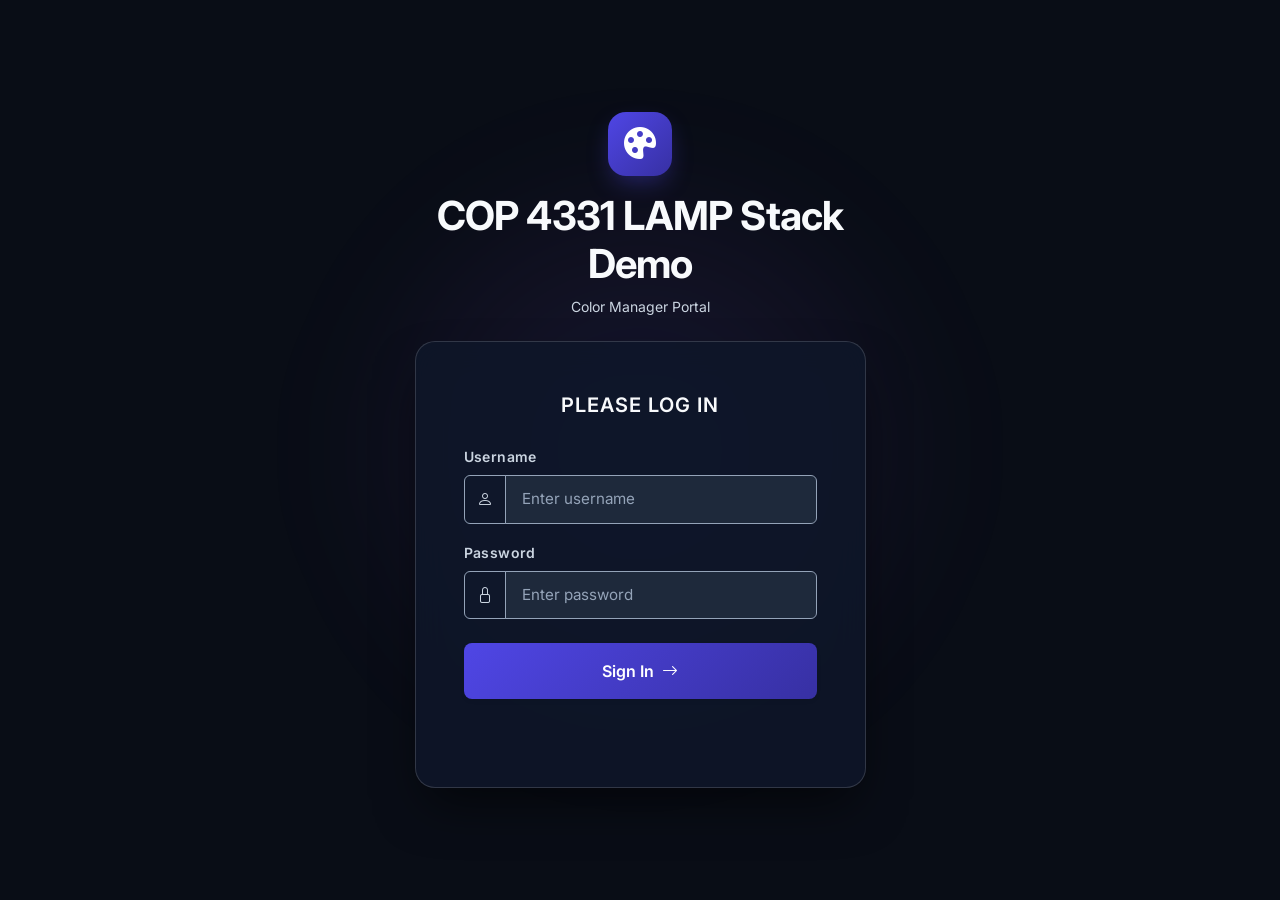
==== index.html @ 19746dd6 "Initial Commit" ====
<!DOCTYPE html>
<html lang="en" data-bs-theme="dark">
<head>
    <meta charset="UTF-8">
    <meta name="viewport" content="width=device-width, initial-scale=1.0">
    <title>COP 4331 LAMP Stack Demo</title>
    <!-- Google Fonts -->
    <link rel="preconnect" href="https://fonts.googleapis.com">
    <link rel="preconnect" href="https://fonts.gstatic.com" crossorigin>
    <link href="https://fonts.googleapis.com/css2?family=Inter:wght@300;400;500;600;700&display=swap" rel="stylesheet">
    <!-- Bootstrap 5.3 & Icons -->
    <link href="https://cdn.jsdelivr.net/npm/bootstrap@5.3.3/dist/css/bootstrap.min.css" rel="stylesheet">
    <link href="https://cdn.jsdelivr.net/npm/bootstrap-icons@1.11.3/font/bootstrap-icons.min.css" rel="stylesheet">
    <!-- Favicon -->
    <link rel="icon" type="image/svg+xml" href="images/favicon.svg">
    <link rel="alternate icon" href="favicon.ico">
    <!-- Custom Styles -->
    <link href="css/styles.css" rel="stylesheet">
    <!-- Scripts -->
    <script type="text/javascript" src="js/md5.js"></script>
    <script type="text/javascript" src="js/code.js"></script>
</head>
<body class="d-flex align-items-center justify-content-center min-vh-100 py-5">
    <div class="background-glow"></div>
    <main class="container">
        <div class="row justify-content-center">
            <div class="col-12 col-sm-10 col-md-8 col-lg-5">
                
                <!-- Title Header -->
                <div class="text-center mb-4">
                    <div class="app-icon-wrapper mb-3 mx-auto">
                        <i class="bi bi-palette-fill"></i>
                    </div>
                    <h1 id="title" class="fw-bold tracking-tight">COP 4331 LAMP Stack Demo</h1>
                    <p class="text-secondary-contrast small">Color Manager Portal</p>
                </div>

                <!-- Login Card -->
                <div id="loginDiv" class="card glass-card shadow-lg border-0 p-4 p-sm-5">
                    <div class="card-body p-0">
                        <span id="inner-title" class="d-block text-center fw-semibold text-uppercase tracking-wider mb-4 fs-5">Please Log In</span>
                        
                        <form id="loginForm" onsubmit="event.preventDefault(); doLogin();" class="needs-validation">
                            <!-- Username Input Group -->
                            <div class="mb-3">
                                <label for="loginName" class="form-label form-label-contrast small">Username</label>
                                <div class="input-group">
                                    <span class="input-group-text"><i class="bi bi-person text-secondary-contrast"></i></span>
                                    <input type="text" id="loginName" class="form-control" placeholder="Enter username" required />
                                </div>
                            </div>
                            
                            <!-- Password Input Group -->
                            <div class="mb-4">
                                <label for="loginPassword" class="form-label form-label-contrast small">Password</label>
                                <div class="input-group">
                                    <span class="input-group-text"><i class="bi bi-lock text-secondary-contrast"></i></span>
                                    <input type="password" id="loginPassword" class="form-control" placeholder="Enter password" required />
                                </div>
                            </div>

                            <!-- Login Button -->
                            <button type="submit" id="loginButton" class="buttons btn btn-primary w-100 py-3 fw-semibold rounded-3 shadow-sm d-flex align-items-center justify-content-center gap-2">
                                <span>Sign In</span>
                                <i class="bi bi-arrow-right"></i>
                            </button>
                        </form>

                        <!-- Feedback Result Message -->
                        <div class="mt-3 text-center">
                            <span id="loginResult" class="small fw-semibold"></span>
                        </div>
                    </div>
                </div>

            </div>
        </div>
    </main>
    <script src="https://cdn.jsdelivr.net/npm/bootstrap@5.3.3/dist/js/bootstrap.bundle.min.js"></script>
</body>
</html>
---- css/styles.css ----
/* ============================================================
   WCAG 2.1 AA / AAA Compliant Modern Theme Styles
   ============================================================ */

:root {
    --app-font: 'Inter', system-ui, -apple-system, sans-serif;
    
    /* WCAG AA/AAA Compliant Palette Tokens */
    --bg-dark: #090d16;
    --bg-card: #0f172a;
    --bg-section: #1e293b;
    --bg-input: #1e293b;

    /* High Contrast Text Tokens */
    --text-primary: #f8fafc;       /* 17.8:1 contrast on card */
    --text-secondary: #cbd5e1;     /* 12.0:1 contrast on card / 9.8:1 on section */
    --text-muted: #94a3b8;         /* 5.7:1 contrast on section */
    
    /* High Contrast Feedback Colors */
    --color-error: #f87171;         /* 6.45:1 contrast on card */
    --color-success: #34d399;       /* 9.29:1 contrast on card */
    --color-info: #38bdf8;          /* 6.83:1 contrast on section */
    
    /* Button Gradients meeting >= 4.5:1 contrast against #ffffff text */
    --primary-gradient: linear-gradient(135deg, #4f46e5 0%, #3730a3 100%);
    --success-gradient: linear-gradient(135deg, #059669 0%, #047857 100%);
}

body {
    font-family: var(--app-font);
    background: var(--bg-dark);
    color: var(--text-primary);
    min-height: 100vh;
    position: relative;
    overflow-x: hidden;
}

/* Background Ambient Glow Effects */
.background-glow {
    position: fixed;
    top: 50%;
    left: 50%;
    transform: translate(-50%, -50%);
    width: 650px;
    height: 650px;
    background: radial-gradient(circle, rgba(99, 102, 241, 0.12) 0%, rgba(168, 85, 247, 0.06) 40%, transparent 70%);
    z-index: -1;
    pointer-events: none;
    filter: blur(50px);
}

/* Typography & Titles */
#title {
    font-family: var(--app-font);
    color: var(--text-primary) !important;
    letter-spacing: -0.02em;
}

.text-secondary-contrast {
    color: var(--text-secondary) !important;
}

.form-label-contrast {
    color: var(--text-secondary) !important;
    font-weight: 600;
    letter-spacing: 0.03em;
}

/* App Icon Badges */
.app-icon-wrapper {
    width: 64px;
    height: 64px;
    border-radius: 18px;
    background: var(--primary-gradient);
    display: flex;
    align-items: center;
    justify-content: center;
    font-size: 2rem;
    color: #ffffff;
    box-shadow: 0 10px 25px -5px rgba(79, 70, 229, 0.4);
}

.app-icon-wrapper-sm {
    width: 42px;
    height: 42px;
    border-radius: 12px;
    background: var(--primary-gradient);
    display: flex;
    align-items: center;
    justify-content: center;
    font-size: 1.25rem;
    color: #ffffff;
    box-shadow: 0 4px 14px rgba(79, 70, 229, 0.3);
}

/* Glassmorphism Cards */
.glass-card {
    background: rgba(15, 23, 42, 0.85) !important;
    backdrop-filter: blur(16px);
    -webkit-backdrop-filter: blur(16px);
    border: 1px solid rgba(255, 255, 255, 0.15) !important;
    border-radius: 1.25rem !important;
    box-shadow: 0 25px 50px -12px rgba(0, 0, 0, 0.6) !important;
}

.section-card {
    background: var(--bg-section) !important;
    border: 1px solid rgba(255, 255, 255, 0.12) !important;
}

/* Form Controls, Inputs & High Contrast Placeholders */
.form-control {
    background-color: var(--bg-input) !important;
    color: var(--text-primary) !important;
    border: 1px solid var(--text-muted) !important;
    font-family: var(--app-font);
    padding: 0.75rem 1rem;
    font-size: 0.95rem;
}

.form-control::placeholder {
    color: var(--text-muted) !important;
    opacity: 1 !important; /* 5.71:1 contrast ratio */
}

.form-control:focus {
    box-shadow: 0 0 0 3px rgba(129, 140, 248, 0.35) !important;
    border-color: #818cf8 !important;
}

.input-group-text {
    background-color: #0f172a !important;
    color: var(--text-secondary) !important;
    border: 1px solid var(--text-muted) !important;
}

/* WCAG Compliant Button Styles */
.btn {
    font-family: var(--app-font);
    transition: all 0.2s ease-in-out;
}

.btn-primary {
    background: var(--primary-gradient) !important;
    color: #ffffff !important; /* 9.9:1 contrast ratio */
    border: none;
    box-shadow: 0 4px 14px rgba(55, 48, 163, 0.4);
}

.btn-primary:hover {
    transform: translateY(-1px);
    box-shadow: 0 6px 20px rgba(55, 48, 163, 0.6);
    background: linear-gradient(135deg, #3730a3 0%, #312e81 100%) !important;
}

.btn-success {
    background: var(--success-gradient) !important;
    color: #ffffff !important; /* 5.48:1 contrast ratio */
    border: none;
    box-shadow: 0 4px 14px rgba(4, 120, 87, 0.4);
}

.btn-success:hover {
    transform: translateY(-1px);
    box-shadow: 0 6px 20px rgba(4, 120, 87, 0.6);
    background: linear-gradient(135deg, #047857 0%, #065f46 100%) !important;
}

.btn-outline-danger {
    color: var(--color-error) !important; /* 5.29:1 contrast ratio */
    border-color: var(--color-error) !important;
    background: transparent;
}

.btn-outline-danger:hover {
    color: #ffffff !important;
    background-color: #b91c1c !important;
    border-color: #b91c1c !important;
}

/* Feedback Message Contrast Overrides */
#inner-title {
    color: var(--text-primary);
    letter-spacing: 0.05em;
}

#loginResult {
    display: inline-block;
    color: var(--color-error) !important; /* 6.45:1 contrast */
}

#colorAddResult {
    display: inline-block;
}

#colorAddResult.text-success, .text-success-wcag {
    color: var(--color-success) !important; /* 9.29:1 contrast */
}

#colorAddResult.text-danger, .text-danger-wcag {
    color: var(--color-error) !important; /* 6.45:1 contrast */
}

#colorSearchResult, .text-info-wcag {
    display: inline-block;
    color: var(--color-info) !important; /* 6.83:1 contrast */
}

#colorList {
    word-break: break-word;
}
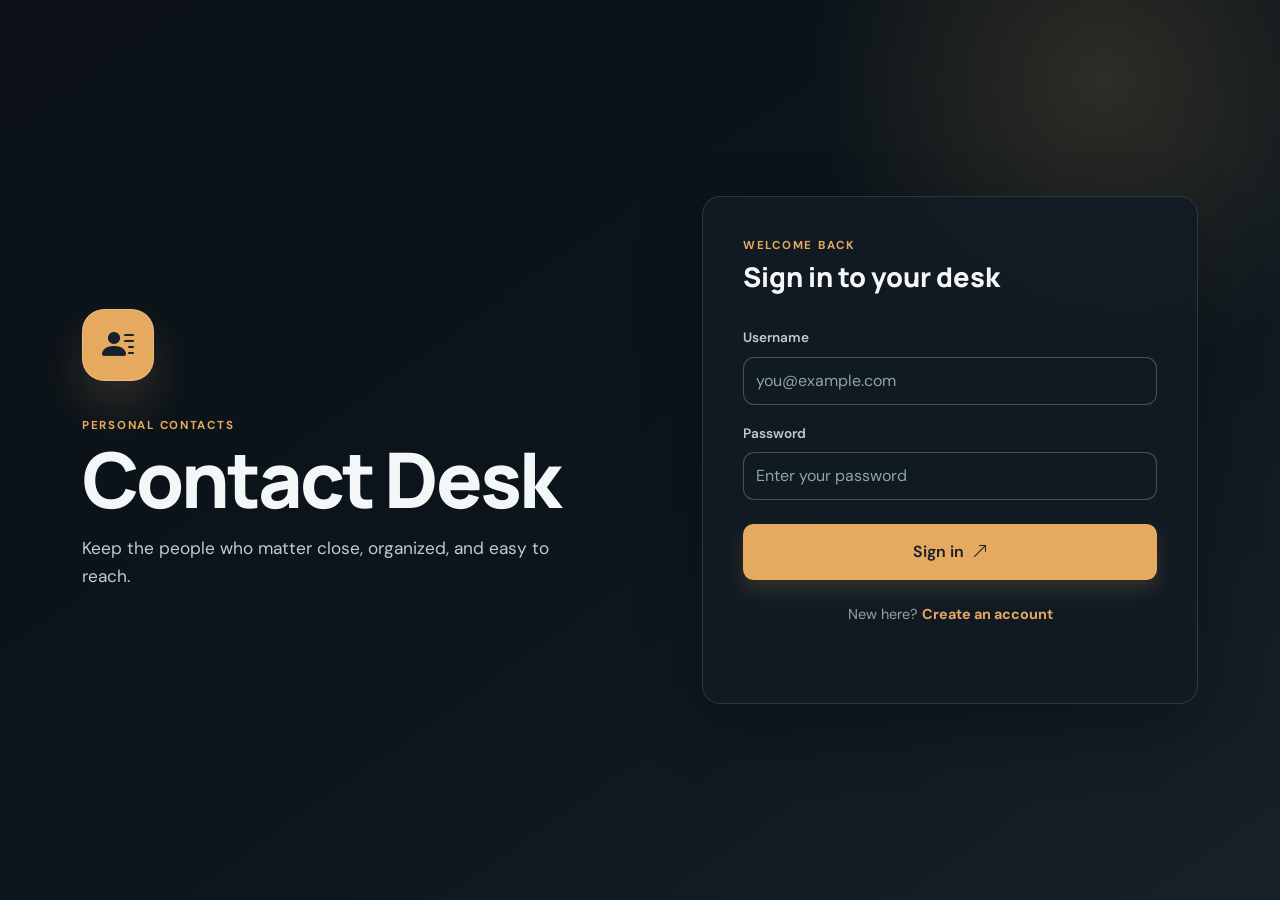
==== commit cb851668: "replaced colors login page and dashboard with new Contacts frontend" ====
--- a/index.html
+++ b/index.html
@@ -3,79 +3,75 @@
 <head>
     <meta charset="UTF-8">
     <meta name="viewport" content="width=device-width, initial-scale=1.0">
-    <title>COP 4331 LAMP Stack Demo</title>
-    <!-- Google Fonts -->
+    <title>Contact Desk | Sign in</title>
     <link rel="preconnect" href="https://fonts.googleapis.com">
     <link rel="preconnect" href="https://fonts.gstatic.com" crossorigin>
-    <link href="https://fonts.googleapis.com/css2?family=Inter:wght@300;400;500;600;700&display=swap" rel="stylesheet">
-    <!-- Bootstrap 5.3 & Icons -->
+    <link href="https://fonts.googleapis.com/css2?family=DM+Sans:wght@400;500;600;700&family=Manrope:wght@600;700;800&display=swap" rel="stylesheet">
     <link href="https://cdn.jsdelivr.net/npm/bootstrap@5.3.3/dist/css/bootstrap.min.css" rel="stylesheet">
     <link href="https://cdn.jsdelivr.net/npm/bootstrap-icons@1.11.3/font/bootstrap-icons.min.css" rel="stylesheet">
-    <!-- Favicon -->
-    <link rel="icon" type="image/svg+xml" href="images/favicon.svg">
-    <link rel="alternate icon" href="favicon.ico">
-    <!-- Custom Styles -->
     <link href="css/styles.css" rel="stylesheet">
-    <!-- Scripts -->
-    <script type="text/javascript" src="js/md5.js"></script>
     <script type="text/javascript" src="js/code.js"></script>
 </head>
-<body class="d-flex align-items-center justify-content-center min-vh-100 py-5">
+<body class="auth-page">
     <div class="background-glow"></div>
-    <main class="container">
-        <div class="row justify-content-center">
-            <div class="col-12 col-sm-10 col-md-8 col-lg-5">
-                
-                <!-- Title Header -->
-                <div class="text-center mb-4">
-                    <div class="app-icon-wrapper mb-3 mx-auto">
-                        <i class="bi bi-palette-fill"></i>
-                    </div>
-                    <h1 id="title" class="fw-bold tracking-tight">COP 4331 LAMP Stack Demo</h1>
-                    <p class="text-secondary-contrast small">Color Manager Portal</p>
+    <main class="container auth-container">
+        <div class="auth-intro">
+            <div class="app-mark" aria-hidden="true"><i class="bi bi-person-lines-fill"></i></div>
+            <p class="eyebrow">Personal contacts</p>
+            <h1 id="title">Contact Desk</h1>
+            <p class="intro-copy">Keep the people who matter close, organized, and easy to reach.</p>
+        </div>
+
+        <section class="card glass-card auth-card" aria-labelledby="authTitle">
+            <div class="card-body">
+                <div class="auth-heading">
+                    <p class="eyebrow">Welcome back</p>
+                    <h2 id="authTitle">Sign in to your desk</h2>
                 </div>
 
-                <!-- Login Card -->
-                <div id="loginDiv" class="card glass-card shadow-lg border-0 p-4 p-sm-5">
-                    <div class="card-body p-0">
-                        <span id="inner-title" class="d-block text-center fw-semibold text-uppercase tracking-wider mb-4 fs-5">Please Log In</span>
-                        
-                        <form id="loginForm" onsubmit="event.preventDefault(); doLogin();" class="needs-validation">
-                            <!-- Username Input Group -->
-                            <div class="mb-3">
-                                <label for="loginName" class="form-label form-label-contrast small">Username</label>
-                                <div class="input-group">
-                                    <span class="input-group-text"><i class="bi bi-person text-secondary-contrast"></i></span>
-                                    <input type="text" id="loginName" class="form-control" placeholder="Enter username" required />
-                                </div>
-                            </div>
-                            
-                            <!-- Password Input Group -->
-                            <div class="mb-4">
-                                <label for="loginPassword" class="form-label form-label-contrast small">Password</label>
-                                <div class="input-group">
-                                    <span class="input-group-text"><i class="bi bi-lock text-secondary-contrast"></i></span>
-                                    <input type="password" id="loginPassword" class="form-control" placeholder="Enter password" required />
-                                </div>
-                            </div>
-
-                            <!-- Login Button -->
-                            <button type="submit" id="loginButton" class="buttons btn btn-primary w-100 py-3 fw-semibold rounded-3 shadow-sm d-flex align-items-center justify-content-center gap-2">
-                                <span>Sign In</span>
-                                <i class="bi bi-arrow-right"></i>
-                            </button>
-                        </form>
-
-                        <!-- Feedback Result Message -->
-                        <div class="mt-3 text-center">
-                            <span id="loginResult" class="small fw-semibold"></span>
+                <div id="loginPanel">
+                    <form id="loginForm" onsubmit="event.preventDefault(); doLogin();" novalidate>
+                        <div class="mb-3">
+                            <label for="loginName" class="form-label form-label-contrast">Username</label>
+                            <input type="text" id="loginName" class="form-control" autocomplete="username" placeholder="you@example.com" required>
                         </div>
-                    </div>
+                        <div class="mb-4">
+                            <label for="loginPassword" class="form-label form-label-contrast">Password</label>
+                            <input type="password" id="loginPassword" class="form-control" autocomplete="current-password" placeholder="Enter your password" required>
+                        </div>
+                        <button type="submit" id="loginButton" class="btn btn-primary w-100 py-3 fw-semibold">Sign in <i class="bi bi-arrow-up-right ms-1"></i></button>
+                    </form>
+                    <p class="switch-prompt">New here? <button type="button" class="link-button" onclick="showRegister();">Create an account</button></p>
                 </div>
 
+                <div id="registerPanel" class="d-none">
+                    <form id="registerForm" onsubmit="event.preventDefault(); doRegister();" novalidate>
+                        <div class="row g-3 mb-3">
+                            <div class="col-sm-6">
+                                <label for="registerFirstName" class="form-label form-label-contrast">First name</label>
+                                <input type="text" id="registerFirstName" class="form-control" autocomplete="given-name" required>
+                            </div>
+                            <div class="col-sm-6">
+                                <label for="registerLastName" class="form-label form-label-contrast">Last name</label>
+                                <input type="text" id="registerLastName" class="form-control" autocomplete="family-name" required>
+                            </div>
+                        </div>
+                        <div class="mb-3">
+                            <label for="registerUsername" class="form-label form-label-contrast">Username</label>
+                            <input type="text" id="registerUsername" class="form-control" autocomplete="username" required>
+                        </div>
+                        <div class="mb-4">
+                            <label for="registerPassword" class="form-label form-label-contrast">Password</label>
+                            <input type="password" id="registerPassword" class="form-control" autocomplete="new-password" required>
+                        </div>
+                        <button type="submit" id="registerButton" class="btn btn-primary w-100 py-3 fw-semibold">Create account <i class="bi bi-arrow-up-right ms-1"></i></button>
+                    </form>
+                    <p class="switch-prompt">Already have an account? <button type="button" class="link-button" onclick="showLogin();">Sign in</button></p>
+                </div>
+
+                <p id="authResult" class="status-message" role="status" aria-live="polite"></p>
             </div>
-        </div>
+        </section>
     </main>
-    <script src="https://cdn.jsdelivr.net/npm/bootstrap@5.3.3/dist/js/bootstrap.bundle.min.js"></script>
 </body>
 </html>
--- a/css/styles.css
+++ b/css/styles.css
@@ -1,211 +1,334 @@
-/* ============================================================
-   WCAG 2.1 AA / AAA Compliant Modern Theme Styles
-   ============================================================ */
-
 :root {
-    --app-font: 'Inter', system-ui, -apple-system, sans-serif;
-    
-    /* WCAG AA/AAA Compliant Palette Tokens */
-    --bg-dark: #090d16;
-    --bg-card: #0f172a;
-    --bg-section: #1e293b;
-    --bg-input: #1e293b;
-
-    /* High Contrast Text Tokens */
-    --text-primary: #f8fafc;       /* 17.8:1 contrast on card */
-    --text-secondary: #cbd5e1;     /* 12.0:1 contrast on card / 9.8:1 on section */
-    --text-muted: #94a3b8;         /* 5.7:1 contrast on section */
-    
-    /* High Contrast Feedback Colors */
-    --color-error: #f87171;         /* 6.45:1 contrast on card */
-    --color-success: #34d399;       /* 9.29:1 contrast on card */
-    --color-info: #38bdf8;          /* 6.83:1 contrast on section */
-    
-    /* Button Gradients meeting >= 4.5:1 contrast against #ffffff text */
-    --primary-gradient: linear-gradient(135deg, #4f46e5 0%, #3730a3 100%);
-    --success-gradient: linear-gradient(135deg, #059669 0%, #047857 100%);
+    --app-font: 'DM Sans', system-ui, sans-serif;
+    --display-font: 'Manrope', 'DM Sans', sans-serif;
+    --bg-dark: #0b1117;
+    --bg-card: #121b24;
+    --bg-section: #192531;
+    --bg-input: #101a23;
+    --text-primary: #f4f7f8;
+    --text-secondary: #c0ccd1;
+    --text-muted: #91a2aa;
+    --color-error: #ff8e8e;
+    --color-success: #62ddb0;
+    --color-info: #80d9ef;
+    --primary: #e5a95f;
+    --primary-dark: #b87835;
+    --line: rgba(220, 235, 239, 0.14);
+}
+
+* {
+    box-sizing: border-box;
 }
 
 body {
+    margin: 0;
     font-family: var(--app-font);
     background: var(--bg-dark);
     color: var(--text-primary);
     min-height: 100vh;
-    position: relative;
     overflow-x: hidden;
 }
 
-/* Background Ambient Glow Effects */
+body::before {
+    content: '';
+    position: fixed;
+    inset: 0;
+    z-index: -2;
+    background: linear-gradient(145deg, #0b1117 0%, #0b151b 52%, #162129 100%);
+}
+
 .background-glow {
     position: fixed;
-    top: 50%;
-    left: 50%;
-    transform: translate(-50%, -50%);
-    width: 650px;
-    height: 650px;
-    background: radial-gradient(circle, rgba(99, 102, 241, 0.12) 0%, rgba(168, 85, 247, 0.06) 40%, transparent 70%);
+    top: -14rem;
+    right: -8rem;
+    width: 38rem;
+    height: 38rem;
     z-index: -1;
     pointer-events: none;
-    filter: blur(50px);
-}
-
-/* Typography & Titles */
+    background: radial-gradient(circle, rgba(229, 169, 95, 0.16), transparent 68%);
+}
+
+.auth-container {
+    display: grid;
+    grid-template-columns: minmax(0, 0.9fr) minmax(360px, 1fr);
+    align-items: center;
+    gap: clamp(2rem, 7vw, 7rem);
+    min-height: 100vh;
+    padding-top: 3rem;
+    padding-bottom: 3rem;
+}
+
+.auth-intro {
+    max-width: 34rem;
+}
+
+.app-mark {
+    display: grid;
+    place-items: center;
+    width: 4.5rem;
+    height: 4.5rem;
+    margin-bottom: 2.25rem;
+    border: 1px solid rgba(255, 255, 255, 0.23);
+    border-radius: 1.4rem;
+    color: #15202a;
+    background: var(--primary);
+    box-shadow: 0 1.5rem 3rem rgba(229, 169, 95, 0.18);
+    font-size: 2rem;
+}
+
+.app-mark-small {
+    width: 2.8rem;
+    height: 2.8rem;
+    margin: 0;
+    border-radius: 0.85rem;
+    font-size: 1.25rem;
+}
+
+.eyebrow {
+    margin: 0;
+    color: var(--primary);
+    font-size: 0.72rem;
+    font-weight: 700;
+    letter-spacing: 0.15em;
+    text-transform: uppercase;
+}
+
+h1, h2, h3, .brand-title {
+    font-family: var(--display-font);
+}
+
 #title {
+    margin: 0.4rem 0 1.1rem;
+    color: var(--text-primary);
+    font-size: clamp(2.6rem, 6vw, 4.8rem);
+    font-weight: 800;
+    letter-spacing: -0.04em;
+    line-height: 0.98;
+}
+
+.intro-copy, .page-subtitle {
+    max-width: 30rem;
+    margin: 0;
+    color: var(--text-secondary);
+    font-size: 1.08rem;
+    line-height: 1.65;
+}
+
+.glass-card {
+    background: rgba(18, 27, 36, 0.9) !important;
+    border: 1px solid var(--line) !important;
+    border-radius: 1.15rem !important;
+    box-shadow: 0 1.5rem 4rem rgba(0, 0, 0, 0.28) !important;
+}
+
+.auth-card {
+    width: 100%;
+    max-width: 31rem;
+    justify-self: end;
+}
+
+.auth-card .card-body, .dashboard-card .card-body, .form-card .card-body {
+    padding: clamp(1.4rem, 4vw, 2.5rem);
+}
+
+.auth-heading {
+    margin-bottom: 2rem;
+}
+
+.auth-heading h2, .dashboard-heading h2, .form-card-heading h2 {
+    margin: 0.4rem 0 0;
+    color: var(--text-primary);
+    font-size: 1.7rem;
+    font-weight: 800;
+}
+
+.form-label-contrast {
+    color: var(--text-secondary);
+    font-size: 0.85rem;
+    font-weight: 600;
+}
+
+.form-control {
+    min-height: 3rem;
+    border: 1px solid rgba(192, 204, 209, 0.3) !important;
+    border-radius: 0.7rem;
+    background: var(--bg-input) !important;
+    color: var(--text-primary) !important;
+}
+
+.form-control::placeholder {
+    color: var(--text-muted) !important;
+    opacity: 1;
+}
+
+.form-control:focus {
+    border-color: var(--primary) !important;
+    box-shadow: 0 0 0 0.2rem rgba(229, 169, 95, 0.2) !important;
+}
+
+.btn {
+    border-radius: 0.65rem;
     font-family: var(--app-font);
-    color: var(--text-primary) !important;
-    letter-spacing: -0.02em;
-}
-
-.text-secondary-contrast {
-    color: var(--text-secondary) !important;
-}
-
-.form-label-contrast {
-    color: var(--text-secondary) !important;
-    font-weight: 600;
-    letter-spacing: 0.03em;
-}
-
-/* App Icon Badges */
-.app-icon-wrapper {
-    width: 64px;
-    height: 64px;
-    border-radius: 18px;
-    background: var(--primary-gradient);
+    transition: transform 0.2s ease, box-shadow 0.2s ease, background 0.2s ease;
+}
+
+.btn-primary {
+    border: 0;
+    color: #17202a !important;
+    background: var(--primary) !important;
+    box-shadow: 0 0.6rem 1.2rem rgba(229, 169, 95, 0.16);
+}
+
+.btn-primary:hover, .btn-primary:focus-visible {
+    color: #17202a !important;
+    background: #f1bc76 !important;
+    box-shadow: 0 0.8rem 1.4rem rgba(229, 169, 95, 0.22);
+    transform: translateY(-1px);
+}
+
+.btn-outline-light {
+    border-color: rgba(220, 235, 239, 0.3);
+    color: var(--text-secondary);
+}
+
+.btn-outline-light:hover, .btn-outline-light:focus-visible {
+    border-color: var(--text-primary);
+    color: var(--text-primary);
+    background: rgba(255, 255, 255, 0.08);
+}
+
+.btn-outline-danger {
+    border-color: rgba(255, 142, 142, 0.6);
+    color: var(--color-error);
+}
+
+.btn-outline-danger:hover, .btn-outline-danger:focus-visible {
+    color: #201315;
+    background: var(--color-error);
+}
+
+.switch-prompt {
+    margin: 1.5rem 0 0;
+    color: var(--text-muted);
+    text-align: center;
+    font-size: 0.9rem;
+}
+
+.link-button {
+    padding: 0;
+    border: 0;
+    color: var(--primary);
+    background: transparent;
+    font: inherit;
+    font-weight: 700;
+}
+
+.link-button:hover, .link-button:focus-visible {
+    color: #f1bc76;
+    text-decoration: underline;
+}
+
+.status-message {
+    min-height: 1.35rem;
+    margin: 1rem 0 0;
+    color: transparent;
+    font-size: 0.86rem;
+}
+
+.status-error { color: var(--color-error); }
+.status-success { color: var(--color-success); }
+.status-info { color: var(--color-info); }
+
+.app-container {
+    max-width: 72rem;
+    padding-top: 2rem;
+    padding-bottom: 4rem;
+}
+
+.app-header {
     display: flex;
     align-items: center;
-    justify-content: center;
-    font-size: 2rem;
-    color: #ffffff;
-    box-shadow: 0 10px 25px -5px rgba(79, 70, 229, 0.4);
-}
-
-.app-icon-wrapper-sm {
-    width: 42px;
-    height: 42px;
-    border-radius: 12px;
-    background: var(--primary-gradient);
+    justify-content: space-between;
+    gap: 1rem;
+    padding-bottom: 1.5rem;
+    border-bottom: 1px solid var(--line);
+}
+
+.brand-lockup, .user-bar, .toolbar, .form-card-heading, .form-actions, .contact-row {
     display: flex;
     align-items: center;
-    justify-content: center;
-    font-size: 1.25rem;
-    color: #ffffff;
-    box-shadow: 0 4px 14px rgba(79, 70, 229, 0.3);
-}
-
-/* Glassmorphism Cards */
-.glass-card {
-    background: rgba(15, 23, 42, 0.85) !important;
-    backdrop-filter: blur(16px);
-    -webkit-backdrop-filter: blur(16px);
-    border: 1px solid rgba(255, 255, 255, 0.15) !important;
-    border-radius: 1.25rem !important;
-    box-shadow: 0 25px 50px -12px rgba(0, 0, 0, 0.6) !important;
-}
-
-.section-card {
-    background: var(--bg-section) !important;
-    border: 1px solid rgba(255, 255, 255, 0.12) !important;
-}
-
-/* Form Controls, Inputs & High Contrast Placeholders */
-.form-control {
-    background-color: var(--bg-input) !important;
-    color: var(--text-primary) !important;
-    border: 1px solid var(--text-muted) !important;
-    font-family: var(--app-font);
-    padding: 0.75rem 1rem;
-    font-size: 0.95rem;
-}
-
-.form-control::placeholder {
-    color: var(--text-muted) !important;
-    opacity: 1 !important; /* 5.71:1 contrast ratio */
-}
-
-.form-control:focus {
-    box-shadow: 0 0 0 3px rgba(129, 140, 248, 0.35) !important;
-    border-color: #818cf8 !important;
-}
-
-.input-group-text {
-    background-color: #0f172a !important;
-    color: var(--text-secondary) !important;
-    border: 1px solid var(--text-muted) !important;
-}
-
-/* WCAG Compliant Button Styles */
-.btn {
-    font-family: var(--app-font);
-    transition: all 0.2s ease-in-out;
-}
-
-.btn-primary {
-    background: var(--primary-gradient) !important;
-    color: #ffffff !important; /* 9.9:1 contrast ratio */
-    border: none;
-    box-shadow: 0 4px 14px rgba(55, 48, 163, 0.4);
-}
-
-.btn-primary:hover {
-    transform: translateY(-1px);
-    box-shadow: 0 6px 20px rgba(55, 48, 163, 0.6);
-    background: linear-gradient(135deg, #3730a3 0%, #312e81 100%) !important;
-}
-
-.btn-success {
-    background: var(--success-gradient) !important;
-    color: #ffffff !important; /* 5.48:1 contrast ratio */
-    border: none;
-    box-shadow: 0 4px 14px rgba(4, 120, 87, 0.4);
-}
-
-.btn-success:hover {
-    transform: translateY(-1px);
-    box-shadow: 0 6px 20px rgba(4, 120, 87, 0.6);
-    background: linear-gradient(135deg, #047857 0%, #065f46 100%) !important;
-}
-
-.btn-outline-danger {
-    color: var(--color-error) !important; /* 5.29:1 contrast ratio */
-    border-color: var(--color-error) !important;
-    background: transparent;
-}
-
-.btn-outline-danger:hover {
-    color: #ffffff !important;
-    background-color: #b91c1c !important;
-    border-color: #b91c1c !important;
-}
-
-/* Feedback Message Contrast Overrides */
-#inner-title {
-    color: var(--text-primary);
-    letter-spacing: 0.05em;
-}
-
-#loginResult {
-    display: inline-block;
-    color: var(--color-error) !important; /* 6.45:1 contrast */
-}
-
-#colorAddResult {
-    display: inline-block;
-}
-
-#colorAddResult.text-success, .text-success-wcag {
-    color: var(--color-success) !important; /* 9.29:1 contrast */
-}
-
-#colorAddResult.text-danger, .text-danger-wcag {
-    color: var(--color-error) !important; /* 6.45:1 contrast */
-}
-
-#colorSearchResult, .text-info-wcag {
-    display: inline-block;
-    color: var(--color-info) !important; /* 6.83:1 contrast */
-}
-
-#colorList {
-    word-break: break-word;
-}+}
+
+.brand-lockup { gap: 0.75rem; }
+.brand-title { margin: 0; font-size: 1.25rem; font-weight: 800; }
+.user-bar { gap: 1rem; }
+.user-name { color: var(--text-secondary); font-size: 0.9rem; }
+
+.dashboard-heading {
+    display: flex;
+    align-items: end;
+    justify-content: space-between;
+    gap: 1.5rem;
+    padding: 4rem 0 2rem;
+}
+
+.dashboard-heading h2 { font-size: 2.4rem; }
+.dashboard-card, .form-card { margin-top: 0; }
+.form-card { margin-top: 1.25rem; }
+
+.toolbar {
+    align-items: end;
+    justify-content: space-between;
+    gap: 1.25rem;
+    padding-bottom: 1.5rem;
+    border-bottom: 1px solid var(--line);
+}
+
+.section-title {
+    margin: 0;
+    color: var(--text-primary);
+    font-size: 1.15rem;
+    font-weight: 800;
+}
+
+.toolbar .status-message { margin: 0.4rem 0 0; }
+.search-form { display: flex; gap: 0.6rem; }
+.search-input-wrap { position: relative; min-width: min(28rem, 42vw); }
+.search-input-wrap i { position: absolute; top: 0.85rem; left: 1rem; color: var(--text-muted); }
+.search-input-wrap .form-control { padding-left: 2.7rem; }
+
+.contact-list { display: grid; gap: 0.75rem; padding-top: 1.25rem; }
+.contact-row {
+    justify-content: space-between;
+    gap: 1.5rem;
+    padding: 1rem 1.1rem;
+    border: 1px solid var(--line);
+    border-radius: 0.8rem;
+    background: rgba(25, 37, 49, 0.62);
+}
+
+.contact-name { margin: 0 0 0.45rem; color: var(--text-primary); font-size: 1rem; font-weight: 700; }
+.contact-detail { margin: 0.18rem 0 0; color: var(--text-secondary); font-size: 0.88rem; }
+.contact-actions { display: flex; flex-wrap: wrap; gap: 0.5rem; }
+.empty-state { margin: 0; padding: 3rem 1rem; color: var(--text-muted); text-align: center; }
+.form-card-heading { justify-content: space-between; margin-bottom: 1.5rem; }
+.icon-button { border: 0; color: var(--text-muted); background: transparent; font-size: 1.1rem; }
+.icon-button:hover, .icon-button:focus-visible { color: var(--text-primary); }
+.form-actions { justify-content: flex-end; gap: 0.65rem; margin-top: 1.25rem; }
+
+@media (max-width: 767.98px) {
+    .auth-container { display: block; padding-top: 2.5rem; }
+    .auth-intro { margin-bottom: 2.5rem; }
+    .auth-card { max-width: none; }
+    #title { font-size: 3.3rem; }
+    .app-container { padding-top: 1rem; }
+    .app-header, .dashboard-heading, .toolbar { align-items: stretch; flex-direction: column; }
+    .user-bar { justify-content: space-between; }
+    .dashboard-heading { padding: 2.5rem 0 1.5rem; }
+    .dashboard-heading .btn { width: 100%; }
+    .search-form { flex-direction: column; }
+    .search-input-wrap { min-width: 0; }
+    .search-form .btn { width: 100%; }
+    .contact-row { align-items: stretch; flex-direction: column; gap: 1rem; }
+    .contact-actions .btn { flex: 1; }
+}
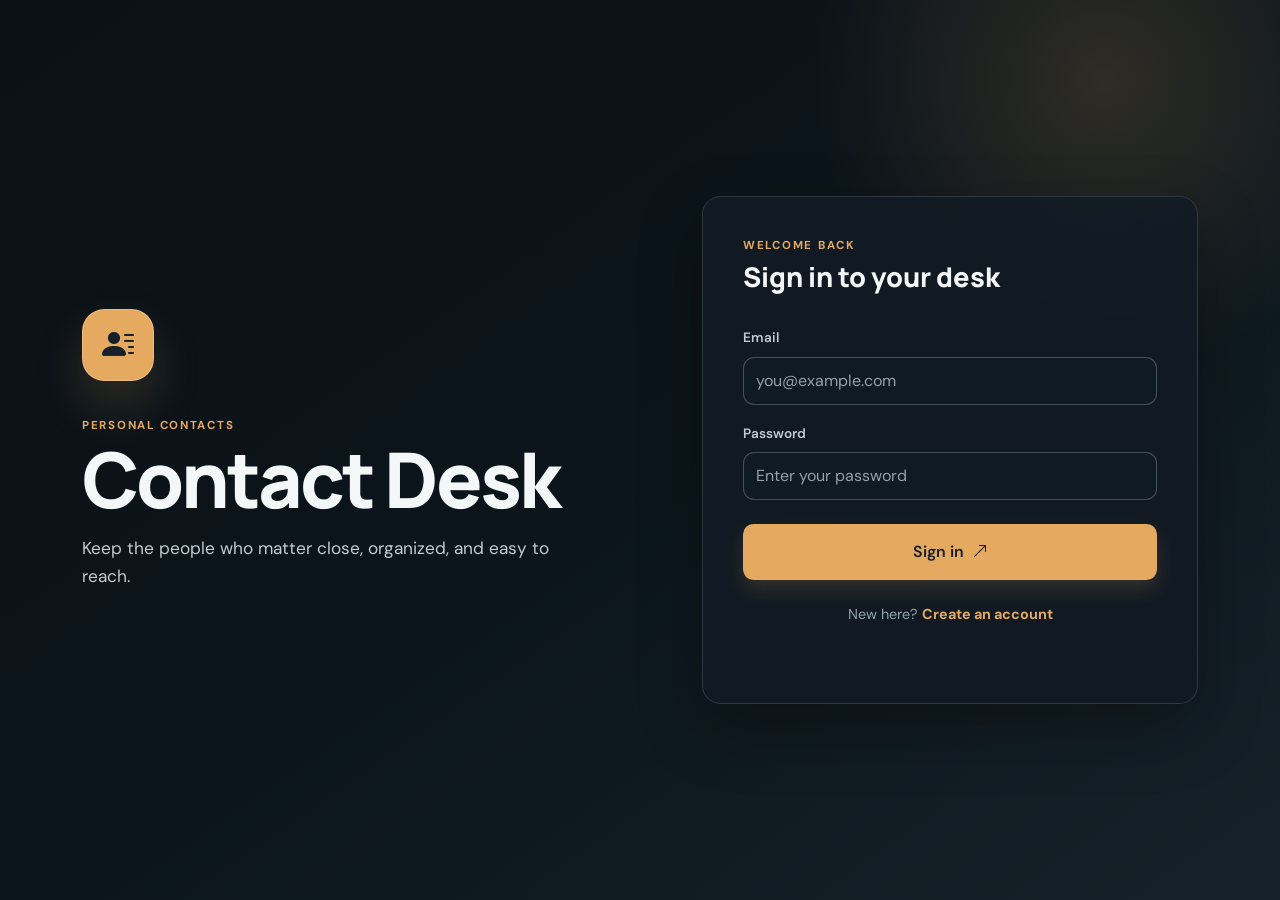
==== commit 78fca447: "Implement email-based authentication - Usernames no longer unique - Emails and email verifications a" ====
--- a/index.html
+++ b/index.html
@@ -10,7 +10,7 @@
     <link href="https://cdn.jsdelivr.net/npm/bootstrap@5.3.3/dist/css/bootstrap.min.css" rel="stylesheet">
     <link href="https://cdn.jsdelivr.net/npm/bootstrap-icons@1.11.3/font/bootstrap-icons.min.css" rel="stylesheet">
     <link href="css/styles.css" rel="stylesheet">
-    <script type="text/javascript" src="js/code.js"></script>
+    <script type="text/javascript" src="js/code.js?v=20260923-contacts-page-2"></script>
 </head>
 <body class="auth-page">
     <div class="background-glow"></div>
@@ -32,7 +32,7 @@
                 <div id="loginPanel">
                     <form id="loginForm" onsubmit="event.preventDefault(); doLogin();" novalidate>
                         <div class="mb-3">
-                            <label for="loginName" class="form-label form-label-contrast">Username</label>
+                            <label for="loginName" class="form-label form-label-contrast">Email</label>
                             <input type="text" id="loginName" class="form-control" autocomplete="username" placeholder="you@example.com" required>
                         </div>
                         <div class="mb-4">
--- a/css/styles.css
+++ b/css/styles.css
@@ -315,6 +315,10 @@
 .icon-button { border: 0; color: var(--text-muted); background: transparent; font-size: 1.1rem; }
 .icon-button:hover, .icon-button:focus-visible { color: var(--text-primary); }
 .form-actions { justify-content: flex-end; gap: 0.65rem; margin-top: 1.25rem; }
+.section-note { margin: 0.35rem 0 0; color: var(--text-muted); font-size: 0.82rem; }
+.admin-grid { display: grid; grid-template-columns: minmax(0, 1.3fr) minmax(18rem, 0.7fr); gap: 1.25rem; }
+.admin-contacts-card { margin-top: 1.25rem; }
+.directory-card { margin-top: 1.25rem; }
 
 @media (max-width: 767.98px) {
     .auth-container { display: block; padding-top: 2.5rem; }
@@ -331,4 +335,5 @@
     .search-form .btn { width: 100%; }
     .contact-row { align-items: stretch; flex-direction: column; gap: 1rem; }
     .contact-actions .btn { flex: 1; }
-}
+    .admin-grid { grid-template-columns: 1fr; }
+}
